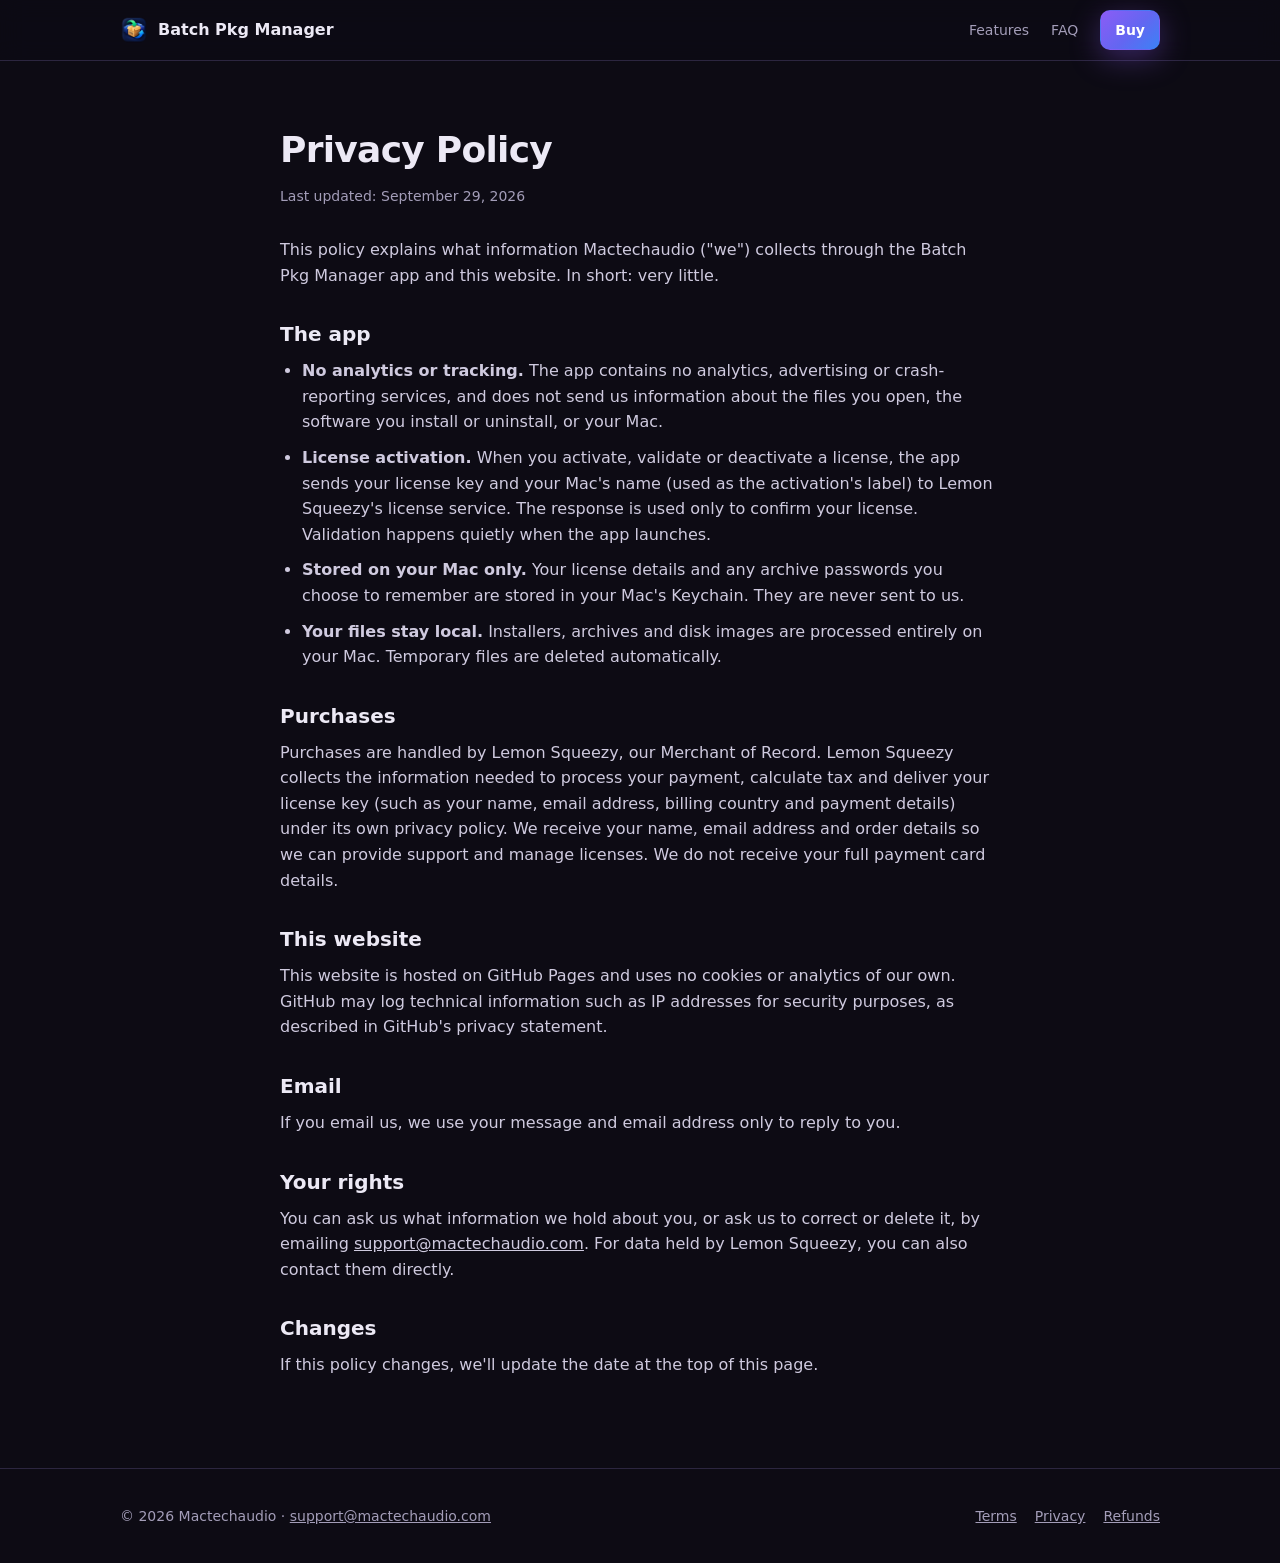
==== privacy.html @ 90be37b1 "Add files via upload" ====
<!doctype html>
<html lang="en">
<head>
<meta charset="utf-8">
<meta name="viewport" content="width=device-width,initial-scale=1">
<title>Privacy Policy — Batch Pkg Manager</title>
<link rel="icon" href="icon.png">
<link rel="stylesheet" href="site.css">
<script src="config.js"></script>
</head>
<body>
<nav><div class="wrap"><a class="brand" href="index.html"><img src="icon.png" alt=""> Batch Pkg Manager</a>
<div class="links"><a href="index.html#features" class="hide-sm">Features</a><a href="index.html#faq" class="hide-sm">FAQ</a><a class="btn primary small" data-href="buyURL" href="#">Buy</a></div></div></nav>
<main class="legal">
<h1>Privacy Policy</h1>
<div class="date">Last updated: <span data-cfg="updated"></span></div>
<p>This policy explains what information <span data-cfg="company"></span> ("we") collects through the Batch Pkg Manager app and this website. In short: very little.</p>
<h2>The app</h2>
<ul>
<li><b>No analytics or tracking.</b> The app contains no analytics, advertising or crash-reporting services, and does not send us information about the files you open, the software you install or uninstall, or your Mac.</li>
<li><b>License activation.</b> When you activate, validate or deactivate a license, the app sends your license key and your Mac's name (used as the activation's label) to Lemon Squeezy's license service. The response is used only to confirm your license. Validation happens quietly when the app launches.</li>
<li><b>Stored on your Mac only.</b> Your license details and any archive passwords you choose to remember are stored in your Mac's Keychain. They are never sent to us.</li>
<li><b>Your files stay local.</b> Installers, archives and disk images are processed entirely on your Mac. Temporary files are deleted automatically.</li>
</ul>
<h2>Purchases</h2>
<p>Purchases are handled by Lemon Squeezy, our Merchant of Record. Lemon Squeezy collects the information needed to process your payment, calculate tax and deliver your license key (such as your name, email address, billing country and payment details) under its own privacy policy. We receive your name, email address and order details so we can provide support and manage licenses. We do not receive your full payment card details.</p>
<h2>This website</h2>
<p>This website is hosted on GitHub Pages and uses no cookies or analytics of our own. GitHub may log technical information such as IP addresses for security purposes, as described in GitHub's privacy statement.</p>
<h2>Email</h2>
<p>If you email us, we use your message and email address only to reply to you.</p>
<h2>Your rights</h2>
<p>You can ask us what information we hold about you, or ask us to correct or delete it, by emailing <a data-href="email" href="#"><span data-cfg="email"></span></a>. For data held by Lemon Squeezy, you can also contact them directly.</p>
<h2>Changes</h2>
<p>If this policy changes, we'll update the date at the top of this page.</p>
</main>
<footer><div class="wrap"><div>© <span id="year"></span> <span data-cfg="company"></span> · <a data-href="email" href="#"><span data-cfg="email"></span></a></div>
<div class="links"><a href="terms.html">Terms</a><a href="privacy.html">Privacy</a><a href="refund.html">Refunds</a></div></div></footer>
</body>
</html>
---- site.css ----
:root{
  --bg:#0d0b14; --bg2:#15121f; --card:#1b1728; --line:#2c2640;
  --text:#ece9f5; --muted:#a39db8; --accent:#8b5cf6; --accent2:#6366f1;
  --green:#34d399; --orange:#fb923c; --radius:14px;
  --grad:linear-gradient(135deg,#8b5cf6 0%,#6366f1 55%,#3b82f6 100%);
}
*{box-sizing:border-box;margin:0;padding:0}
html{scroll-behavior:smooth}
body{background:var(--bg);color:var(--text);font:16px/1.6 -apple-system,BlinkMacSystemFont,"SF Pro Text","Inter",system-ui,sans-serif;-webkit-font-smoothing:antialiased}
a{color:inherit}
.wrap{max-width:1080px;margin:0 auto;padding:0 20px}
nav{position:sticky;top:0;z-index:10;background:rgba(13,11,20,.8);backdrop-filter:blur(12px);border-bottom:1px solid var(--line)}
nav .wrap{display:flex;align-items:center;gap:14px;height:60px}
nav .brand{display:flex;align-items:center;gap:10px;font-weight:700;text-decoration:none}
nav .brand img{width:28px;height:28px;border-radius:7px}
nav .links{margin-left:auto;display:flex;gap:22px;align-items:center;font-size:14px;color:var(--muted)}
nav .links a{text-decoration:none}
nav .links a:hover{color:var(--text)}
.btn{display:inline-flex;align-items:center;gap:8px;padding:12px 22px;border-radius:10px;font-weight:600;text-decoration:none;border:1px solid transparent;cursor:pointer;font-size:15px;transition:transform .15s,opacity .15s}
.btn:hover{transform:translateY(-1px)}
.btn.primary{background:var(--grad);color:#fff;box-shadow:0 8px 30px rgba(139,92,246,.35)}
.btn.ghost{border-color:var(--line);background:var(--card)}
.btn.small{padding:8px 14px;font-size:14px}
header.hero{padding:90px 0 60px;text-align:center;position:relative;overflow:hidden}
header.hero:before{content:"";position:absolute;inset:-40% -10% auto;height:620px;background:radial-gradient(closest-side,rgba(139,92,246,.28),transparent);pointer-events:none}
.hero img.icon{width:112px;height:112px;border-radius:26px;box-shadow:0 20px 60px rgba(99,102,241,.45)}
.hero h1{font-size:clamp(34px,6vw,58px);line-height:1.08;letter-spacing:-.02em;margin:26px auto 16px;max-width:980px}
.hero h1 span{background:var(--grad);-webkit-background-clip:text;background-clip:text;color:transparent}
.hero p.lead{font-size:clamp(17px,2.2vw,20px);color:var(--muted);max-width:680px;margin:0 auto 32px}
.hero .ctas{display:flex;gap:12px;justify-content:center;flex-wrap:wrap}
.hero .req{margin-top:16px;font-size:13px;color:var(--muted)}
/* app mockup — mirrors the real window layout */
.mock{margin:56px auto 0;max-width:1060px;background:#23262d;border:1px solid #383c45;border-radius:14px;box-shadow:0 30px 80px rgba(0,0,0,.55);overflow:hidden;text-align:left;font-size:13px;color:#e7e8ec}
.mock .bar{display:flex;align-items:center;gap:7px;padding:10px 14px;background:#1d2026;border-bottom:1px solid #33363e}
.mock .bar i{width:12px;height:12px;border-radius:50%}
.mock .bar i:nth-child(1){background:#ff5f57}.mock .bar i:nth-child(2){background:#febc2e}.mock .bar i:nth-child(3){background:#28c840}
.mock .bar span{margin-left:10px;color:#9a9ca6;font-weight:600;font-size:13px}
.mock .app{display:grid;grid-template-columns:200px 1fr 250px;min-height:430px}
.mock small{display:block;color:#9a9ca6;font-size:11px;line-height:1.35}
.mock .side{background:#1d2026;border-right:1px solid #33363e;padding:14px 10px;display:flex;flex-direction:column;gap:4px}
.mock .appname{display:flex;gap:9px;align-items:center;margin-bottom:10px}
.mock .appname img{width:32px;height:32px;border-radius:8px}
.mock .appname b{font-size:13px}
.mock .seg{display:flex;background:#2b2e36;border-radius:7px;padding:2px;margin-bottom:10px}
.mock .seg span{flex:1;text-align:center;padding:4px 0;border-radius:5px;color:#c9cad1}
.mock .seg span.on{background:#3b82f6;color:#fff}
.mock .nav{padding:6px 8px;border-radius:6px;color:#d6d7dd;display:flex;align-items:center;gap:6px}
.mock .nav.on{background:#2c3244;color:#6ea0ff}
.mock .nav em{margin-left:auto;font-style:normal;font-size:11px;background:#3a3f4f;border-radius:10px;padding:0 7px}
.mock .tip{margin-top:auto;background:#262a33;border-radius:10px;padding:10px;color:#9a9ca6;font-size:11px;line-height:1.4}
.mock .tip b{display:block;color:#e7e8ec;margin-bottom:4px;font-size:12px}
.mock .center{padding:16px;display:flex;flex-direction:column;gap:14px}
.mock .drop{border:2px dashed #4a4e59;border-radius:12px;padding:18px;text-align:center;display:flex;flex-direction:column;align-items:center;gap:4px}
.mock .dropicon{font-size:30px;color:#3b82f6;line-height:1}
.mock .addbtn{margin-top:6px;background:#3b82f6;color:#fff;border-radius:6px;padding:4px 14px;font-size:12px;font-weight:600}
.mock .table{background:#1b1d22;border-radius:10px;overflow:hidden}
.mock .th{display:flex;justify-content:space-between;padding:7px 10px;color:#9a9ca6;font-size:11px;font-weight:700;border-bottom:1px solid #33363e}
.mock .row{display:flex;align-items:center;gap:10px;padding:8px 10px;border-bottom:1px solid #2b2e36}
.mock .row .ok{color:#9a9ca6}
.mock .row .tag{margin-left:auto;font-size:12px}
.mock .row .size{width:62px;text-align:right;color:#9a9ca6;font-size:12px}
.tag.new{color:var(--green)}.tag.upd{color:#6ea0ff}.tag.inst{color:#9a9ca6}.tag.old{color:var(--orange)}
.mock .spin{width:13px;height:13px;border:2px solid #3a3f4f;border-top-color:#6ea0ff;border-radius:50%;animation:spin 1s linear infinite}
@keyframes spin{to{transform:rotate(360deg)}}
.mock .tf{display:flex;justify-content:space-between;gap:10px;padding:8px 10px;font-size:11px;color:#9a9ca6}
.mock .tf b{color:#e7e8ec;white-space:nowrap}
.mock .insp{background:#1d2026;border-left:1px solid #33363e;padding:16px 12px;display:flex;flex-direction:column;gap:8px}
.mock .insp .h{font-size:13px;margin-top:4px}
.mock .group{background:#262a33;border-radius:9px}
.mock .opt{display:flex;align-items:center;justify-content:space-between;gap:8px;padding:8px 10px;border-bottom:1px solid #30343d;font-size:12px}
.mock .opt:last-child{border-bottom:0}
.mock .opt{white-space:nowrap}.mock .sel{color:#c9cad1;overflow:hidden;text-overflow:ellipsis}
.mock .tg{width:28px;height:16px;border-radius:9px;background:#4a4e59;position:relative;flex:none}
.mock .tg:after{content:"";position:absolute;top:2px;left:2px;width:12px;height:12px;border-radius:50%;background:#fff}
.mock .tg.on{background:#3b82f6}.mock .tg.on:after{left:14px}
.mock .rd{width:13px;height:13px;border-radius:50%;background:#4a4e59;flex:none}
.mock .rd.on{background:#3b82f6;box-shadow:inset 0 0 0 4px #3b82f6,inset 0 0 0 7px #fff}
.mock .cb{width:14px;height:14px;border-radius:4px;background:#3a3f4f;flex:none;display:grid;place-items:center;font-style:normal;font-size:10px;color:#fff}
.mock .cb.on{background:#3b82f6}.mock .cb.on:after{content:"✓"}
.mock .row.dim{opacity:.55}
.mock .row .x{color:#9a9ca6;margin-left:6px}
.tag.found{color:#6ea0ff}
.mock .table{position:relative}
.mock .popover{margin:4px 10px 8px 34px;background:#2b2e36;border:1px solid #3d414c;border-radius:10px;padding:10px 12px;box-shadow:0 12px 30px rgba(0,0,0,.45)}
.mock .popover b{font-size:13px}
.mock .popover small{margin-bottom:6px}
.mock .pv{display:flex;justify-content:space-between;gap:10px;padding:5px 0;border-top:1px solid #383c46;font:11px ui-monospace,SFMono-Regular,Menlo,monospace;color:#d6d7dd}
.mock .pv span{overflow:hidden;text-overflow:ellipsis;white-space:nowrap}
.mock .pv em{font-style:normal;color:#9a9ca6;white-space:nowrap;font-family:inherit}
.mock .opt.small{font-size:11px;color:#9a9ca6}
.mock .opt.wrap{white-space:normal;line-height:1.45}
.mock .go.red{background:#dc2626}
.mock .go{margin-top:auto;padding:10px;border-radius:8px;background:linear-gradient(90deg,#6d5dfc,#8b5cf6);text-align:center;font-weight:600;color:#fff}
section{padding:80px 0}
section h2{font-size:clamp(28px,4vw,40px);letter-spacing:-.02em;text-align:center;margin-bottom:12px}
section p.sub{color:var(--muted);text-align:center;max-width:640px;margin:0 auto 44px}
.grid{display:grid;grid-template-columns:repeat(auto-fit,minmax(280px,1fr));gap:18px}
.card{background:var(--card);border:1px solid var(--line);border-radius:var(--radius);padding:24px}
.card .ico{width:40px;height:40px;border-radius:10px;display:grid;place-items:center;background:rgba(139,92,246,.16);font-size:20px;margin-bottom:14px}
.card h3{font-size:18px;margin-bottom:6px}
.card p{color:var(--muted);font-size:15px}
.steps{counter-reset:s;display:grid;grid-template-columns:repeat(auto-fit,minmax(240px,1fr));gap:18px}
.steps .card:before{counter-increment:s;content:counter(s);display:grid;place-items:center;width:32px;height:32px;border-radius:50%;background:var(--grad);font-weight:700;margin-bottom:14px}
table.cmp{width:100%;max-width:720px;margin:0 auto;border-collapse:collapse;background:var(--card);border:1px solid var(--line);border-radius:var(--radius);overflow:hidden;font-size:15px}
table.cmp th,table.cmp td{padding:13px 18px;border-bottom:1px solid var(--line);text-align:left}
table.cmp th:not(:first-child),table.cmp td:not(:first-child){text-align:center;width:130px}
table.cmp thead th{background:var(--bg2)}
.yes{color:var(--green);font-weight:700}.no{color:var(--muted)}
.price{max-width:440px;margin:0 auto;text-align:center;background:var(--card);border:1px solid var(--line);border-radius:18px;padding:36px 30px;position:relative}
.price:before{content:"";position:absolute;inset:-1px;border-radius:18px;padding:1px;background:var(--grad);-webkit-mask:linear-gradient(#000 0 0) content-box,linear-gradient(#000 0 0);-webkit-mask-composite:xor;mask-composite:exclude;pointer-events:none}
.price .amt{font-size:56px;font-weight:800;letter-spacing:-.03em}
.price .per{color:var(--muted);margin-bottom:22px}
.price ul{list-style:none;text-align:left;margin:0 auto 26px;max-width:300px}
.price li{padding:6px 0 6px 26px;position:relative;color:var(--muted)}
.price li:before{content:"✓";position:absolute;left:0;color:var(--green);font-weight:700}
.price .btn{width:100%;justify-content:center}
.price .fine{font-size:12px;color:var(--muted);margin-top:14px}
details{background:var(--card);border:1px solid var(--line);border-radius:12px;padding:16px 20px;margin:0 auto 12px;max-width:760px}
details summary{cursor:pointer;font-weight:600;list-style:none}
details summary::-webkit-details-marker{display:none}
details summary:after{content:"+";float:right;color:var(--muted)}
details[open] summary:after{content:"–"}
details p{color:var(--muted);margin-top:10px;font-size:15px}
footer{border-top:1px solid var(--line);padding:36px 0;color:var(--muted);font-size:14px}
footer .wrap{display:flex;flex-wrap:wrap;gap:16px;justify-content:space-between;align-items:center}
footer .links{display:flex;gap:18px;flex-wrap:wrap}
/* legal pages */
.legal{max-width:760px;margin:0 auto;padding:60px 20px 80px}
.legal h1{font-size:36px;letter-spacing:-.02em;margin-bottom:6px}
.legal .date{color:var(--muted);margin-bottom:30px;font-size:14px}
.legal h2{font-size:20px;margin:30px 0 8px}
.legal p,.legal li{color:#cfcadf;margin-bottom:10px}
.legal ul{padding-left:22px}
@media (max-width:900px){
  .mock .app{grid-template-columns:1fr 230px}
  .mock .side{display:none}
}
@media (max-width:640px){
  .mock .app{grid-template-columns:1fr}
  .mock .insp .h,.mock .insp .group{display:none}
  .mock .insp{border-left:0;border-top:1px solid #33363e}
  nav .links a.hide-sm{display:none}
  .mock .row .size{display:none}
  section{padding:60px 0}
  header.hero{padding:60px 0 40px}
}
.mock .app>*{min-width:0}
.mock .opt.small{white-space:normal;line-height:1.45}
.mock .drop b,.mock .drop small{overflow-wrap:anywhere}
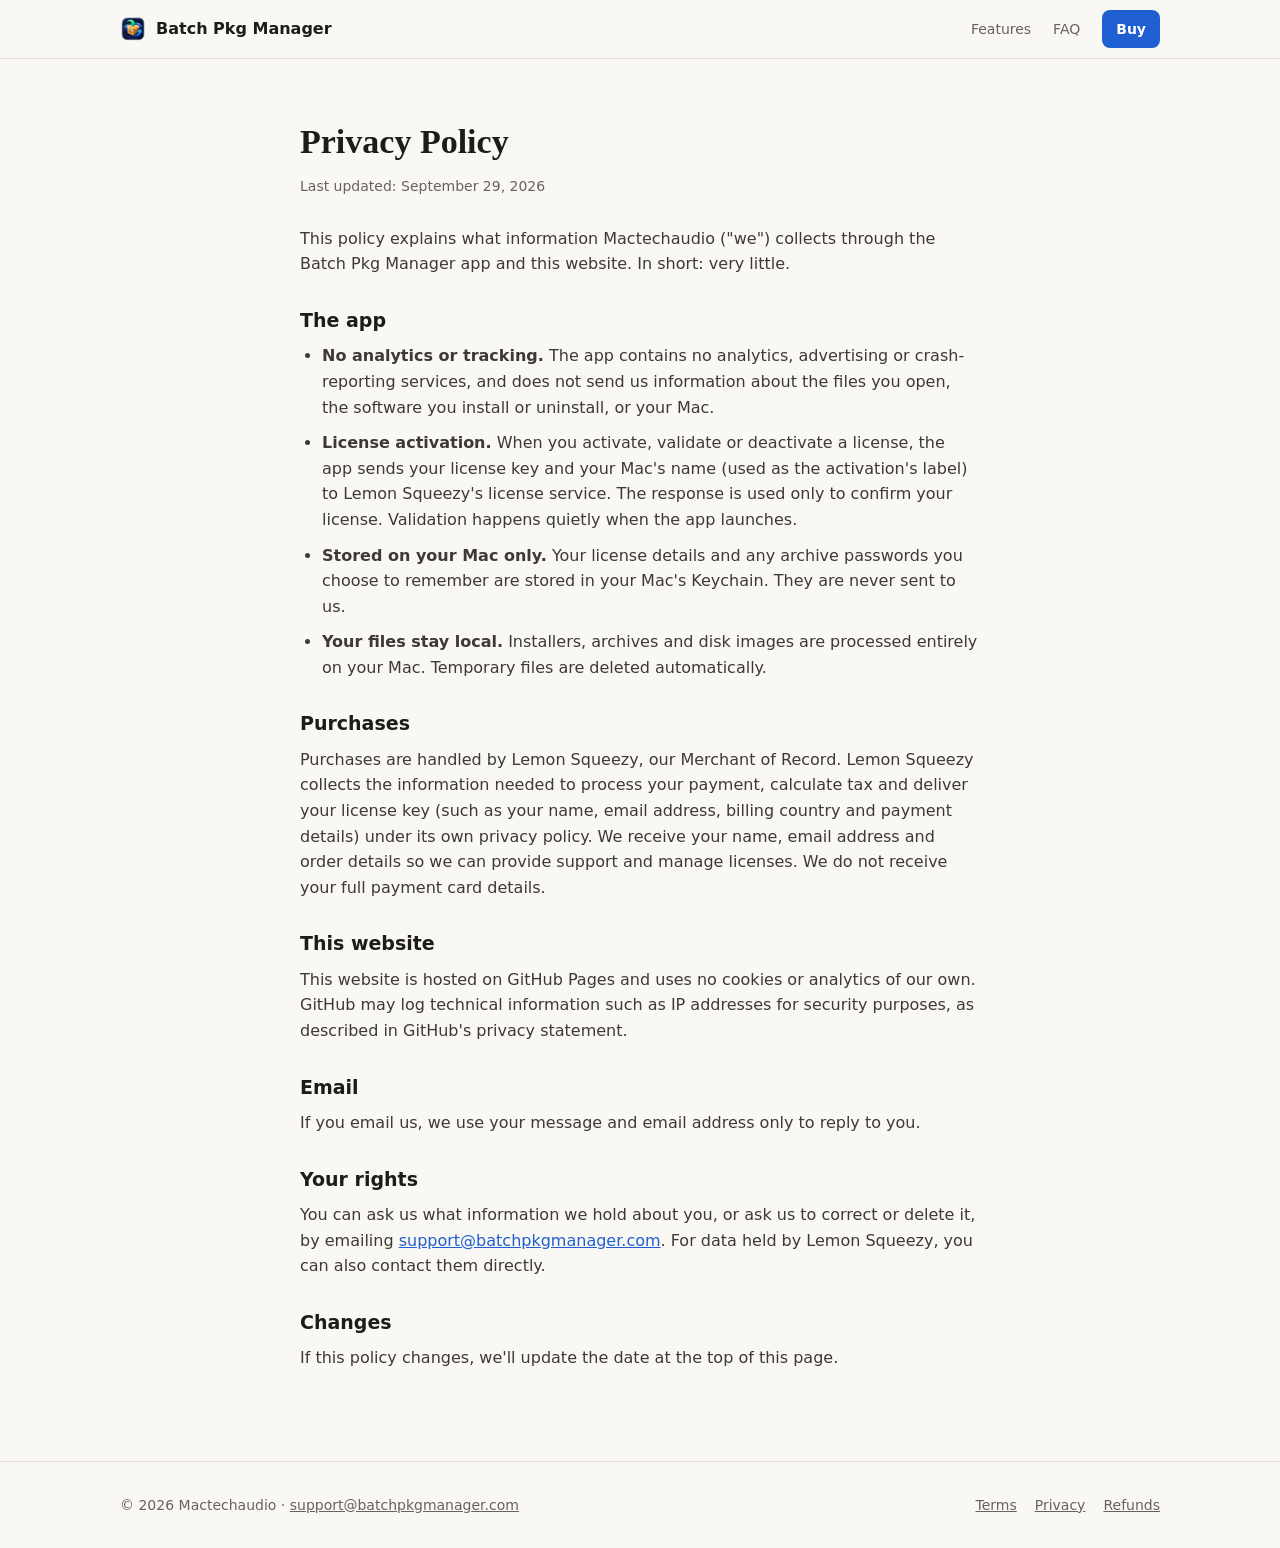
==== commit a63bda3a: "Add files via upload" ====
--- a/privacy.html
+++ b/privacy.html
@@ -7,6 +7,9 @@
 <link rel="icon" href="icon.png">
 <link rel="stylesheet" href="site.css">
 <script src="config.js"></script>
+<!-- Lemon Squeezy affiliate tracking: credits the affiliate when a visitor from an ?aff= link buys -->
+<script>window.lemonSqueezyAffiliateConfig = { store: "mactechaudio" };</script>
+<script src="https://lmsqueezy.com/affiliate.js" defer></script>
 </head>
 <body>
 <nav><div class="wrap"><a class="brand" href="index.html"><img src="icon.png" alt=""> Batch Pkg Manager</a>
--- a/site.css
+++ b/site.css
@@ -1,36 +1,37 @@
 :root{
-  --bg:#0d0b14; --bg2:#15121f; --card:#1b1728; --line:#2c2640;
-  --text:#ece9f5; --muted:#a39db8; --accent:#8b5cf6; --accent2:#6366f1;
-  --green:#34d399; --orange:#fb923c; --radius:14px;
-  --grad:linear-gradient(135deg,#8b5cf6 0%,#6366f1 55%,#3b82f6 100%);
+  --bg:#faf8f4; --bg2:#f2efe8; --card:#ffffff; --line:#e3ded3;
+  --text:#1d1c1a; --muted:#67635b; --accent:#1f5fd1; --accent-dark:#174ba8;
+  --green:#2e7d4f; --orange:#b45309; --radius:10px;
+  --serif:ui-serif,"New York","Iowan Old Style",Georgia,serif;
 }
 *{box-sizing:border-box;margin:0;padding:0}
 html{scroll-behavior:smooth}
-body{background:var(--bg);color:var(--text);font:16px/1.6 -apple-system,BlinkMacSystemFont,"SF Pro Text","Inter",system-ui,sans-serif;-webkit-font-smoothing:antialiased}
+body{background:var(--bg);color:var(--text);font:16px/1.6 -apple-system,BlinkMacSystemFont,"SF Pro Text",system-ui,sans-serif;-webkit-font-smoothing:antialiased}
 a{color:inherit}
+p a,.sub a{color:var(--accent)}
 .wrap{max-width:1080px;margin:0 auto;padding:0 20px}
-nav{position:sticky;top:0;z-index:10;background:rgba(13,11,20,.8);backdrop-filter:blur(12px);border-bottom:1px solid var(--line)}
-nav .wrap{display:flex;align-items:center;gap:14px;height:60px}
-nav .brand{display:flex;align-items:center;gap:10px;font-weight:700;text-decoration:none}
-nav .brand img{width:28px;height:28px;border-radius:7px}
+nav{position:sticky;top:0;z-index:10;background:rgba(250,248,244,.92);backdrop-filter:blur(10px);border-bottom:1px solid var(--line)}
+nav .wrap{display:flex;align-items:center;gap:14px;height:58px}
+nav .brand{display:flex;align-items:center;gap:10px;font-weight:600;text-decoration:none}
+nav .brand img{width:26px;height:26px;border-radius:6px}
 nav .links{margin-left:auto;display:flex;gap:22px;align-items:center;font-size:14px;color:var(--muted)}
 nav .links a{text-decoration:none}
 nav .links a:hover{color:var(--text)}
-.btn{display:inline-flex;align-items:center;gap:8px;padding:12px 22px;border-radius:10px;font-weight:600;text-decoration:none;border:1px solid transparent;cursor:pointer;font-size:15px;transition:transform .15s,opacity .15s}
-.btn:hover{transform:translateY(-1px)}
-.btn.primary{background:var(--grad);color:#fff;box-shadow:0 8px 30px rgba(139,92,246,.35)}
-.btn.ghost{border-color:var(--line);background:var(--card)}
-.btn.small{padding:8px 14px;font-size:14px}
-header.hero{padding:90px 0 60px;text-align:center;position:relative;overflow:hidden}
-header.hero:before{content:"";position:absolute;inset:-40% -10% auto;height:620px;background:radial-gradient(closest-side,rgba(139,92,246,.28),transparent);pointer-events:none}
-.hero img.icon{width:112px;height:112px;border-radius:26px;box-shadow:0 20px 60px rgba(99,102,241,.45)}
-.hero h1{font-size:clamp(34px,6vw,58px);line-height:1.08;letter-spacing:-.02em;margin:26px auto 16px;max-width:980px}
-.hero h1 span{background:var(--grad);-webkit-background-clip:text;background-clip:text;color:transparent}
-.hero p.lead{font-size:clamp(17px,2.2vw,20px);color:var(--muted);max-width:680px;margin:0 auto 32px}
+.btn{display:inline-flex;align-items:center;gap:8px;padding:11px 20px;border-radius:8px;font-weight:600;text-decoration:none;border:1px solid transparent;cursor:pointer;font-size:15px;transition:background .15s,border-color .15s}
+.btn.primary{background:var(--accent);color:#fff}
+.btn.primary:hover{background:var(--accent-dark)}
+.btn.ghost{border-color:#cfc9bc;background:var(--card);color:var(--text)}
+.btn.ghost:hover{border-color:#a9a293}
+.btn.small{padding:7px 13px;font-size:14px}
+header.hero{padding:72px 0 56px;text-align:center}
+.hero img.icon{width:96px;height:96px;border-radius:22px;box-shadow:0 1px 2px rgba(0,0,0,.1),0 10px 24px -8px rgba(40,30,10,.3)}
+.hero h1{font-family:var(--serif);font-weight:600;font-size:clamp(32px,5.4vw,52px);line-height:1.12;letter-spacing:-.01em;margin:24px auto 16px;max-width:900px}
+.hero h1 span{color:var(--muted)}
+.hero p.lead{font-size:clamp(17px,2.1vw,19px);color:var(--muted);max-width:640px;margin:0 auto 30px}
 .hero .ctas{display:flex;gap:12px;justify-content:center;flex-wrap:wrap}
 .hero .req{margin-top:16px;font-size:13px;color:var(--muted)}
 /* app mockup — mirrors the real window layout */
-.mock{margin:56px auto 0;max-width:1060px;background:#23262d;border:1px solid #383c45;border-radius:14px;box-shadow:0 30px 80px rgba(0,0,0,.55);overflow:hidden;text-align:left;font-size:13px;color:#e7e8ec}
+.mock{margin:56px auto 0;max-width:1060px;background:#23262d;border:1px solid #383c45;border-radius:14px;box-shadow:0 1px 2px rgba(0,0,0,.12),0 18px 40px -12px rgba(40,30,10,.28);overflow:hidden;text-align:left;font-size:13px;color:#e7e8ec}
 .mock .bar{display:flex;align-items:center;gap:7px;padding:10px 14px;background:#1d2026;border-bottom:1px solid #33363e}
 .mock .bar i{width:12px;height:12px;border-radius:50%}
 .mock .bar i:nth-child(1){background:#ff5f57}.mock .bar i:nth-child(2){background:#febc2e}.mock .bar i:nth-child(3){background:#28c840}
@@ -91,46 +92,50 @@
 .mock .opt.wrap{white-space:normal;line-height:1.45}
 .mock .go.red{background:#dc2626}
 .mock .go{margin-top:auto;padding:10px;border-radius:8px;background:linear-gradient(90deg,#6d5dfc,#8b5cf6);text-align:center;font-weight:600;color:#fff}
-section{padding:80px 0}
-section h2{font-size:clamp(28px,4vw,40px);letter-spacing:-.02em;text-align:center;margin-bottom:12px}
-section p.sub{color:var(--muted);text-align:center;max-width:640px;margin:0 auto 44px}
-.grid{display:grid;grid-template-columns:repeat(auto-fit,minmax(280px,1fr));gap:18px}
+section{padding:80px 0;border-top:1px solid var(--line)}
+section.alt{background:var(--bg2)}
+section h2{font-family:var(--serif);font-weight:600;font-size:clamp(26px,3.6vw,36px);letter-spacing:-.01em;text-align:center;margin-bottom:10px}
+section p.sub{color:var(--muted);text-align:center;max-width:620px;margin:0 auto 44px}
+.grid{display:grid;grid-template-columns:repeat(auto-fit,minmax(280px,1fr));column-gap:44px;row-gap:6px}
+.grid .feat{padding:20px 0;border-top:1px solid var(--line)}
+.grid .feat h3{font-size:17px;margin-bottom:4px}
+.grid .feat p{color:var(--muted);font-size:15px}
 .card{background:var(--card);border:1px solid var(--line);border-radius:var(--radius);padding:24px}
-.card .ico{width:40px;height:40px;border-radius:10px;display:grid;place-items:center;background:rgba(139,92,246,.16);font-size:20px;margin-bottom:14px}
-.card h3{font-size:18px;margin-bottom:6px}
+.card h3{font-size:17px;margin-bottom:6px}
 .card p{color:var(--muted);font-size:15px}
 .steps{counter-reset:s;display:grid;grid-template-columns:repeat(auto-fit,minmax(240px,1fr));gap:18px}
-.steps .card:before{counter-increment:s;content:counter(s);display:grid;place-items:center;width:32px;height:32px;border-radius:50%;background:var(--grad);font-weight:700;margin-bottom:14px}
+.steps .card:before{counter-increment:s;content:"Step " counter(s);display:block;font-size:13px;font-weight:600;color:var(--accent);margin-bottom:8px}
 table.cmp{width:100%;max-width:720px;margin:0 auto;border-collapse:collapse;background:var(--card);border:1px solid var(--line);border-radius:var(--radius);overflow:hidden;font-size:15px}
-table.cmp th,table.cmp td{padding:13px 18px;border-bottom:1px solid var(--line);text-align:left}
+table.cmp th,table.cmp td{padding:12px 18px;border-bottom:1px solid var(--line);text-align:left}
+table.cmp tr:last-child td{border-bottom:0}
 table.cmp th:not(:first-child),table.cmp td:not(:first-child){text-align:center;width:130px}
-table.cmp thead th{background:var(--bg2)}
-.yes{color:var(--green);font-weight:700}.no{color:var(--muted)}
-.price{max-width:440px;margin:0 auto;text-align:center;background:var(--card);border:1px solid var(--line);border-radius:18px;padding:36px 30px;position:relative}
-.price:before{content:"";position:absolute;inset:-1px;border-radius:18px;padding:1px;background:var(--grad);-webkit-mask:linear-gradient(#000 0 0) content-box,linear-gradient(#000 0 0);-webkit-mask-composite:xor;mask-composite:exclude;pointer-events:none}
-.price .amt{font-size:56px;font-weight:800;letter-spacing:-.03em}
+table.cmp thead th{background:var(--bg2);font-weight:600}
+.yes{color:var(--green);font-weight:700}.no{color:#b3ada0}
+.price{max-width:420px;margin:0 auto;text-align:center;background:var(--card);border:1px solid var(--line);border-radius:12px;padding:34px 30px;box-shadow:0 1px 2px rgba(0,0,0,.05)}
+.price .amt{font-family:var(--serif);font-size:52px;font-weight:600}
 .price .per{color:var(--muted);margin-bottom:22px}
 .price ul{list-style:none;text-align:left;margin:0 auto 26px;max-width:300px}
-.price li{padding:6px 0 6px 26px;position:relative;color:var(--muted)}
+.price li{padding:6px 0 6px 26px;position:relative;color:var(--text)}
 .price li:before{content:"✓";position:absolute;left:0;color:var(--green);font-weight:700}
 .price .btn{width:100%;justify-content:center}
 .price .fine{font-size:12px;color:var(--muted);margin-top:14px}
-details{background:var(--card);border:1px solid var(--line);border-radius:12px;padding:16px 20px;margin:0 auto 12px;max-width:760px}
+details{background:var(--card);border:1px solid var(--line);border-radius:8px;padding:15px 20px;margin:0 auto 10px;max-width:760px}
 details summary{cursor:pointer;font-weight:600;list-style:none}
 details summary::-webkit-details-marker{display:none}
 details summary:after{content:"+";float:right;color:var(--muted)}
 details[open] summary:after{content:"–"}
 details p{color:var(--muted);margin-top:10px;font-size:15px}
-footer{border-top:1px solid var(--line);padding:36px 0;color:var(--muted);font-size:14px}
+footer{border-top:1px solid var(--line);padding:32px 0;color:var(--muted);font-size:14px}
 footer .wrap{display:flex;flex-wrap:wrap;gap:16px;justify-content:space-between;align-items:center}
 footer .links{display:flex;gap:18px;flex-wrap:wrap}
 /* legal pages */
-.legal{max-width:760px;margin:0 auto;padding:60px 20px 80px}
-.legal h1{font-size:36px;letter-spacing:-.02em;margin-bottom:6px}
-.legal .date{color:var(--muted);margin-bottom:30px;font-size:14px}
-.legal h2{font-size:20px;margin:30px 0 8px}
-.legal p,.legal li{color:#cfcadf;margin-bottom:10px}
+.legal{max-width:720px;margin:0 auto;padding:56px 20px 80px}
+.legal h1{font-family:var(--serif);font-weight:600;font-size:34px;margin-bottom:6px}
+.legal .date{color:var(--muted);margin-bottom:28px;font-size:14px}
+.legal h2{font-size:19px;margin:28px 0 8px}
+.legal p,.legal li{color:#3d3a35;margin-bottom:10px}
 .legal ul{padding-left:22px}
+.legal a{color:var(--accent)}
 @media (max-width:900px){
   .mock .app{grid-template-columns:1fr 230px}
   .mock .side{display:none}
@@ -142,7 +147,7 @@
   nav .links a.hide-sm{display:none}
   .mock .row .size{display:none}
   section{padding:60px 0}
-  header.hero{padding:60px 0 40px}
+  header.hero{padding:48px 0 32px}
 }
 .mock .app>*{min-width:0}
 .mock .opt.small{white-space:normal;line-height:1.45}
